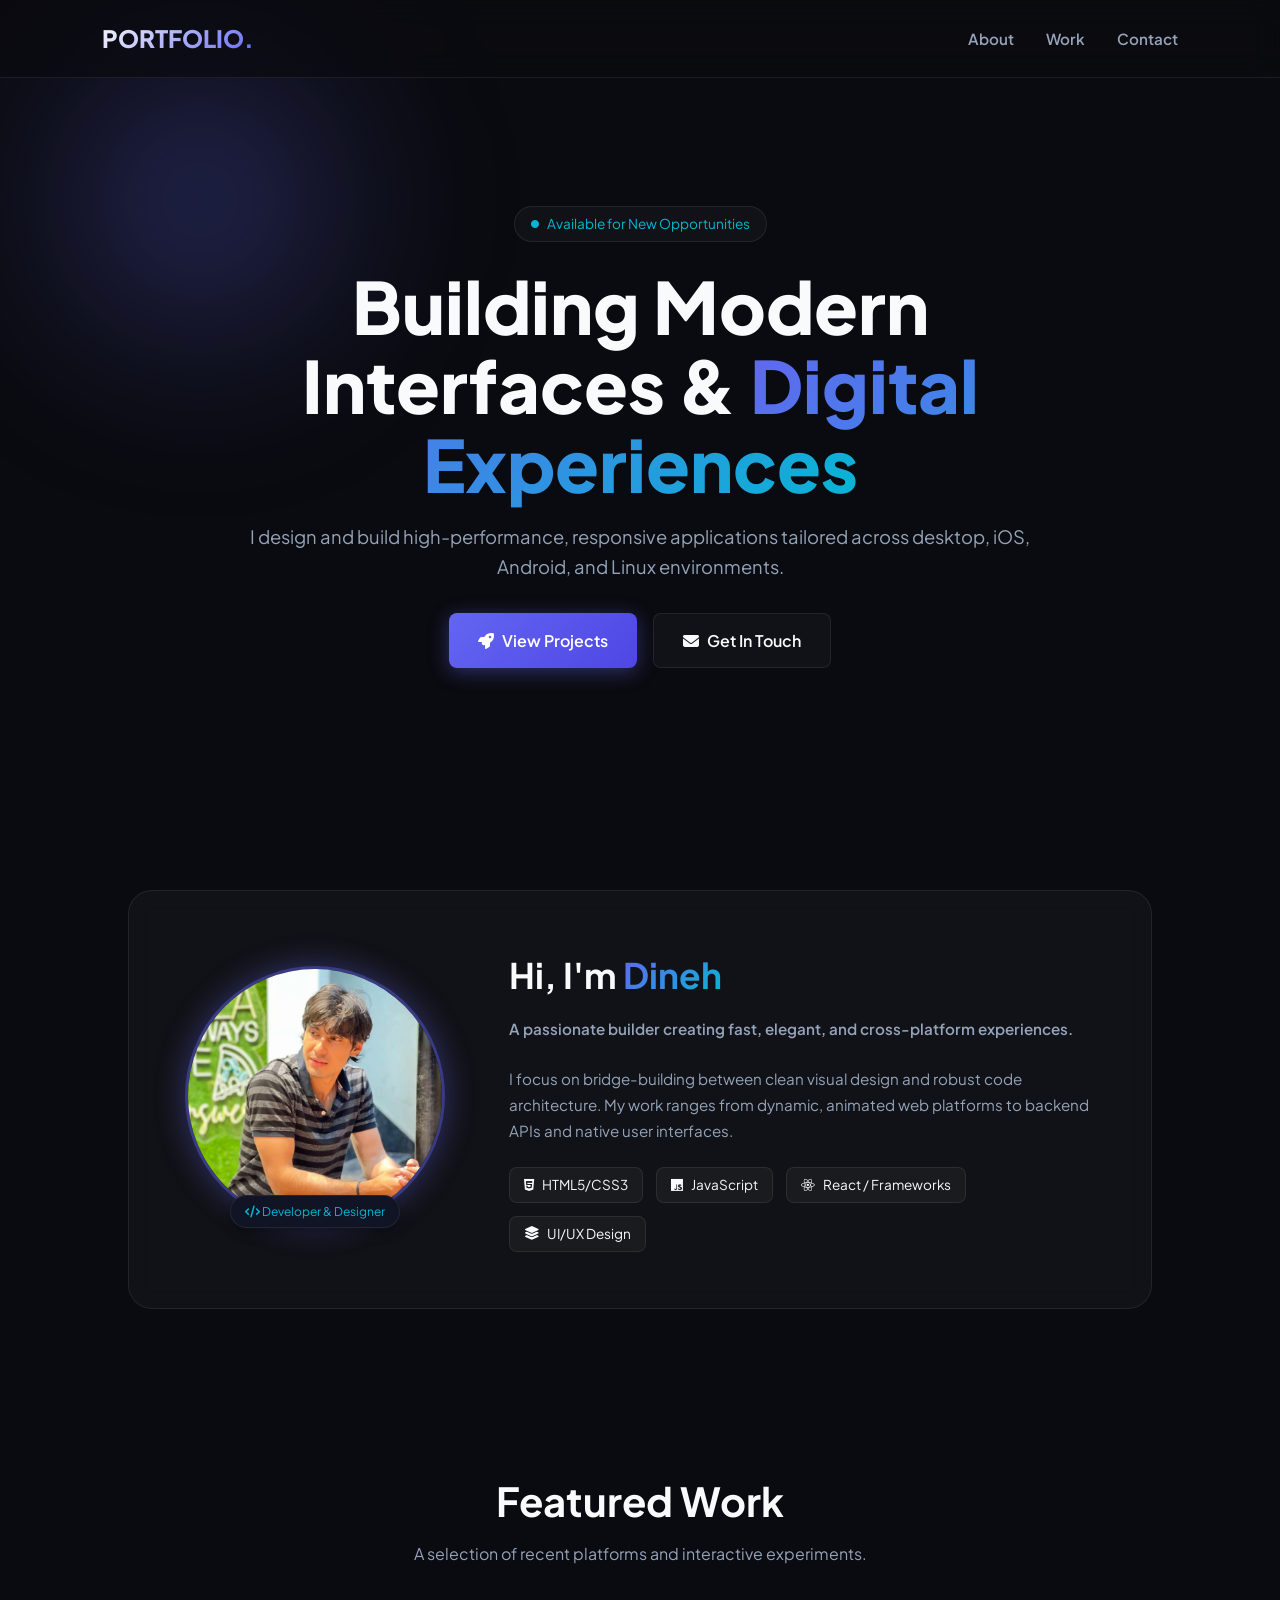
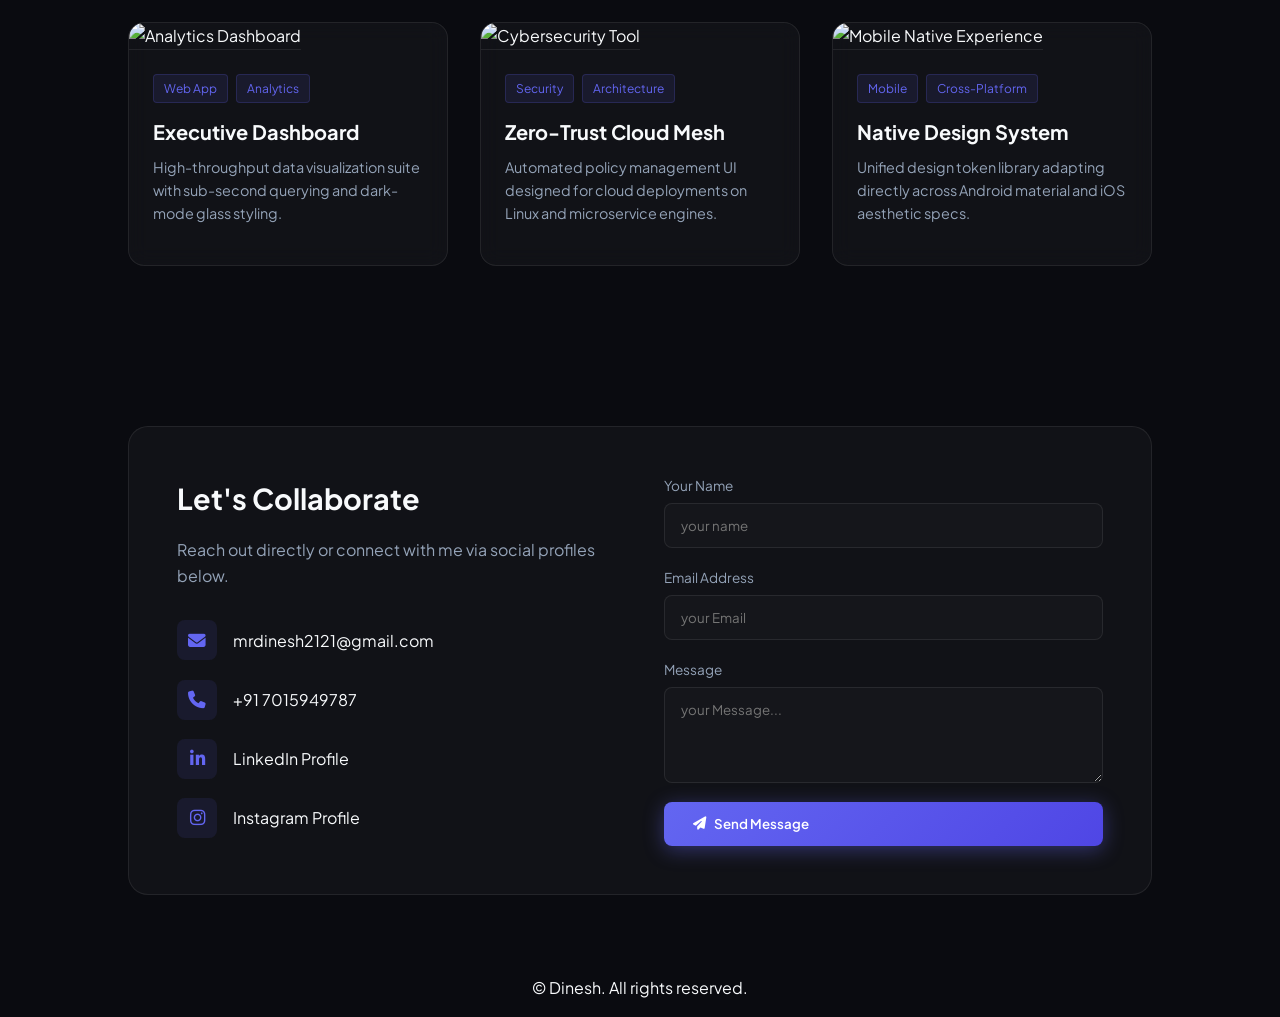
==== portfolio.html @ ba0061a7 "Add original portfolio website Co-authored-by: Copilot App <223556219+Copilot@users.noreply.github.c" ====
<!DOCTYPE html>
<html lang="en">
<head>
    <meta charset="UTF-8">
    <meta name="viewport" content="width=device-width, initial-scale=1.0">
    <title>Portfolio | Creative Developer & Designer</title>

    <!-- Google Fonts -->
    <link href="https://fonts.googleapis.com/css2?family=Plus+Jakarta+Sans:wght@300;400;600;700;800&display=swap" rel="stylesheet">
    
    <!-- Font Awesome Icons -->
    <link rel="stylesheet" href="https://cdnjs.cloudflare.com/ajax/libs/font-awesome/6.4.0/css/all.min.css">
    
    <!-- External CSS -->
    <link rel="stylesheet" href="style2.css">
</head>
<body>

    <!-- Ambient Mouse Glow -->
    <div class="ambient-glow" id="glow"></div>

    <!-- Navigation Bar -->
    <nav>
        <a href="#" class="logo">PORTFOLIO.</a>
        <ul class="nav-links">
            <li><a href="#about">About</a></li>
            <li><a href="#projects">Work</a></li>
            <li><a href="#contact">Contact</a></li>
        </ul>
    </nav>

    <!-- Hero Section -->
    <section class="hero">
        <div class="hero-content">
            <div class="hero-badge">
                <i class="fa-solid fa-circle"></i> Available for New Opportunities
            </div>
            <h1>Building Modern Interfaces & <span class="gradient-text">Digital Experiences</span></h1>
            <p>I design and build high-performance, responsive applications tailored across desktop, iOS, Android, and Linux environments.</p>
            <div class="hero-btns">
                <a href="#projects" class="btn btn-primary"><i class="fa-solid fa-rocket"></i> View Projects</a>
                <a href="#contact" class="btn btn-secondary"><i class="fa-solid fa-envelope"></i> Get In Touch</a>
            </div>
        </div>
    </section>

    <!-- Profile / About Me Section -->
    <section class="section" id="about">
        <div class="about-container">
            <div class="profile-frame">
        
                <img src="dinu.jpeg" alt="Profile Picture" class="profile-img">
                <div class="profile-badge">
                    <i class="fa-solid fa-code"></i> Developer & Designer
                </div>
            </div>
            <div class="about-text">
                <h2>Hi, I'm <span class="gradient-text">Dineh</span></h2>
                <p class="about-lead">A passionate builder creating fast, elegant, and cross-platform experiences.</p>
                <p>I focus on bridge-building between clean visual design and robust code architecture. My work ranges from dynamic, animated web platforms to backend APIs and native user interfaces.</p>
                
                <div class="skill-chips">
                    <span class="chip"><i class="fa-brands fa-html5"></i> HTML5/CSS3</span>
                    <span class="chip"><i class="fa-brands fa-js"></i> JavaScript</span>
                    <span class="chip"><i class="fa-brands fa-react"></i> React / Frameworks</span>
                    <span class="chip"><i class="fa-solid fa-layer-group"></i> UI/UX Design</span>
                </div>
            </div>
        </div>
    </section>

    <!-- Projects Section -->
    <section class="section" id="projects">
        <div class="section-header">
            <h2>Featured Work</h2>
            <p>A selection of recent platforms and interactive experiments.</p>
        </div>
        <div class="projects-grid">
            <div class="project-card">
                <img class="project-img" src="https://images.unsplash.com/photo-1551288049-bebda4e38f71?auto=format&fit=crop&w=600&q=80" alt="Analytics Dashboard">
                <div class="project-info">
                    <div class="project-tags">
                        <span class="tag">Web App</span>
                        <span class="tag">Analytics</span>
                    </div>
                    <h3>Executive Dashboard</h3>
                    <p>High-throughput data visualization suite with sub-second querying and dark-mode glass styling.</p>
                </div>
            </div>

            <div class="project-card">
                <img class="project-img" src="https://images.unsplash.com/photo-1526374965328-7f61d4dc18c5?auto=format&fit=crop&w=600&q=80" alt="Cybersecurity Tool">
                <div class="project-info">
                    <div class="project-tags">
                        <span class="tag">Security</span>
                        <span class="tag">Architecture</span>
                    </div>
                    <h3>Zero-Trust Cloud Mesh</h3>
                    <p>Automated policy management UI designed for cloud deployments on Linux and microservice engines.</p>
                </div>
            </div>

            <div class="project-card">
                <img class="project-img" src="https://images.unsplash.com/photo-1517694712202-14dd9538aa97?auto=format&fit=crop&w=600&q=80" alt="Mobile Native Experience">
                <div class="project-info">
                    <div class="project-tags">
                        <span class="tag">Mobile</span>
                        <span class="tag">Cross-Platform</span>
                    </div>
                    <h3>Native Design System</h3>
                    <p>Unified design token library adapting directly across Android material and iOS aesthetic specs.</p>
                </div>
            </div>
        </div>
    </section>

    <!-- Contact Section -->
    <section class="section" id="contact">
        <div class="contact-container">
            <div class="contact-details">
                <h3>Let's Collaborate</h3>
                <p>Reach out directly or connect with me via social profiles below.</p>
                <ul class="contact-list">
                    <li>
                        <a href="mailto:your-mrdinesh2121@gmail.com" class="contact-item" id="contactEmail">
                            <i class="fa-solid fa-envelope"></i>
                            <span>mrdinesh2121@gmail.com</span>
                        </a>
                    </li>
                    <li>
                         <a href="https://wa.me/+917015949787?text=Hi%20dinesh,%20I%20saw%20your%20portfolio%20and%20would%20love%20to%20chat!" target="_blank" rel="noopener noreferrer" class="contact-item">
                            <i class="fa-solid fa-phone"></i>
                            <span>+91 7015949787</span>
                        </a>
                    </li>
                    <li>
                        
                        <a href="https://linkedin.com/in/dinesh-singh-770455331" target="_blank" rel="noopener noreferrer" class="contact-item" id="contactLinkedin">
                            <i class="fa-brands fa-linkedin-in"></i>
                            <span>LinkedIn Profile</span>
                        </a>
                    </li>
                    <li>
                        
                        <a href="https://instagram.com/yours_dinuuu" target="_blank" rel="noopener noreferrer" class="contact-item" id="contactInstagram">
                            <i class="fa-brands fa-instagram"></i>
                            <span>Instagram Profile</span>
                        </a>
                    </li>
                </ul>
            </div>

            
            <form action="https://formspree.io/f/xdarbrvl" method="POST" id="contactForm">
                <div class="form-group">
                    <label for="name">Your Name</label>
                    <input type="text" id="name" name="name" required placeholder="your name">
                </div>
                <div class="form-group">
                    <label for="email">Email Address</label>
                    <input type="email" id="email" name="_replyto" required placeholder="your Email">
                </div>
                <div class="form-group">
                    <label for="message">Message</label>
                    <textarea id="message" name="message" rows="4" required placeholder="your Message..."></textarea>
                </div>
                <button type="submit" class="btn btn-primary" id="submitBtn">
                    <i class="fa-solid fa-paper-plane"></i> Send Message
                </button>
            </form>
        </div>
    </section>

     <!-- Footer -->
    <footer>
        <p>&copy; Dinesh. All rights reserved.</p>
    </footer>

    <!-- External JavaScript -->
    <script src="app2.js"></script>
</body>
</html>
---- style2.css ----
:root {
    --bg-primary: #0a0b10;
    --bg-secondary: #121526;
    --accent: #6366f1;
    --accent-glow: rgba(99, 102, 241, 0.4);
    --accent-2: #06b6d4;
    --text-main: #f8fafc;
    --text-muted: #94a3b8;
    --card-bg: rgba(255, 255, 255, 0.03);
    --card-border: rgba(255, 255, 255, 0.08);
    --transition: all 0.3s cubic-bezier(0.4, 0, 0.2, 1);
}

* {
    margin: 0;
    padding: 0;
    box-sizing: border-box;
    font-family: 'Plus Jakarta Sans', sans-serif;
    scroll-behavior: smooth;
}

body {
    background-color: var(--bg-primary);
    color: var(--text-main);
    overflow-x: hidden;
    line-height: 1.6;
}

/* Ambient Background Glow */
.ambient-glow {
    position: fixed;
    width: 400px;
    height: 400px;
    border-radius: 50%;
    background: radial-gradient(circle, var(--accent-glow) 0%, transparent 70%);
    pointer-events: none;
    z-index: 0;
    filter: blur(80px);
    transition: transform 0.15s ease-out;
}

/* Navigation */
nav {
    position: fixed;
    top: 0;
    left: 0;
    width: 100%;
    padding: 1.2rem 8%;
    display: flex;
    justify-content: space-between;
    align-items: center;
    background: rgba(10, 11, 16, 0.7);
    backdrop-filter: blur(15px);
    border-bottom: 1px solid var(--card-border);
    z-index: 1000;
}

.logo {
    font-size: 1.5rem;
    font-weight: 800;
    background: linear-gradient(135deg, var(--text-main), var(--accent));
    -webkit-background-clip: text;
    -webkit-text-fill-color: transparent;
    text-decoration: none;
}

.nav-links {
    display: flex;
    gap: 2rem;
    list-style: none;
}

.nav-links a {
    color: var(--text-muted);
    text-decoration: none;
    font-size: 0.95rem;
    font-weight: 600;
    transition: var(--transition);
}

.nav-links a:hover {
    color: var(--accent);
}

/* Hero Section */
.hero {
    min-height: 90vh;
    display: flex;
    align-items: center;
    justify-content: center;
    text-align: center;
    padding: 6rem 10% 2rem;
    position: relative;
    z-index: 1;
}

.hero-content {
    max-width: 800px;
}

.hero-badge {
    display: inline-flex;
    align-items: center;
    gap: 8px;
    padding: 6px 16px;
    background: var(--card-bg);
    border: 1px solid var(--card-border);
    border-radius: 50px;
    font-size: 0.85rem;
    color: var(--accent-2);
    margin-bottom: 1.5rem;
}

.hero-badge i {
    font-size: 0.5rem;
    animation: pulse 2s infinite;
}

.hero h1 {
    font-size: clamp(2.5rem, 6vw, 4.5rem);
    line-height: 1.1;
    margin-bottom: 1.2rem;
    font-weight: 800;
}

.gradient-text {
    background: linear-gradient(135deg, var(--accent), var(--accent-2));
    -webkit-background-clip: text;
    -webkit-text-fill-color: transparent;
}

.hero p {
    color: var(--text-muted);
    font-size: 1.15rem;
    margin-bottom: 2rem;
}

.hero-btns {
    display: flex;
    justify-content: center;
    gap: 1rem;
}

.btn {
    display: inline-flex;
    align-items: center;
    gap: 8px;
    padding: 0.85rem 1.8rem;
    border-radius: 8px;
    font-weight: 600;
    text-decoration: none;
    transition: var(--transition);
    cursor: pointer;
    border: none;
}

.btn-primary {
    background: linear-gradient(135deg, var(--accent), #4f46e5);
    color: #fff;
    box-shadow: 0 4px 20px var(--accent-glow);
}

.btn-primary:hover {
    transform: translateY(-2px);
    box-shadow: 0 6px 25px rgba(99, 102, 241, 0.6);
}

.btn-secondary {
    background: var(--card-bg);
    color: var(--text-main);
    border: 1px solid var(--card-border);
}

.btn-secondary:hover {
    background: rgba(255, 255, 255, 0.08);
    transform: translateY(-2px);
}

/* Profile / About Section */
.about-container {
    display: flex;
    align-items: center;
    gap: 4rem;
    background: var(--card-bg);
    border: 1px solid var(--card-border);
    padding: 3.5rem;
    border-radius: 24px;
    backdrop-filter: blur(12px);
}

.profile-frame {
    position: relative;
    flex-shrink: 0;
}

.profile-img {
    width: 260px;
    height: 260px;
    border-radius: 50%;
    object-fit: cover;
    border: 3px solid rgba(99, 102, 241, 0.5);
    box-shadow: 0 0 30px var(--accent-glow);
    animation: float 4s ease-in-out infinite;
}

.profile-badge {
    position: absolute;
    bottom: 5px;
    left: 50%;
    transform: translateX(-50%);
    background: #111424;
    border: 1px solid var(--card-border);
    padding: 6px 14px;
    border-radius: 20px;
    font-size: 0.75rem;
    white-space: nowrap;
    color: var(--accent-2);
    box-shadow: 0 4px 12px rgba(0, 0, 0, 0.4);
}

.about-text h2 {
    font-size: 2.2rem;
    margin-bottom: 0.8rem;
}

.about-lead {
    font-size: 1.15rem;
    color: var(--text-main);
    font-weight: 600;
    margin-bottom: 1rem;
}

.about-text p {
    color: var(--text-muted);
    font-size: 0.95rem;
    line-height: 1.7;
    margin-bottom: 1.5rem;
}

.skill-chips {
    display: flex;
    flex-wrap: wrap;
    gap: 0.8rem;
}

.chip {
    display: inline-flex;
    align-items: center;
    gap: 8px;
    background: rgba(255, 255, 255, 0.04);
    border: 1px solid var(--card-border);
    padding: 6px 14px;
    border-radius: 8px;
    font-size: 0.85rem;
    color: var(--text-main);
}

/* Portfolio Projects Section */
.section {
    padding: 5rem 10%;
    position: relative;
    z-index: 1;
}

.section-header {
    text-align: center;
    margin-bottom: 3.5rem;
}

.section-header h2 {
    font-size: 2.5rem;
    margin-bottom: 0.5rem;
}

.section-header p {
    color: var(--text-muted);
}

.projects-grid {
    display: grid;
    grid-template-columns: repeat(auto-fit, minmax(320px, 1fr));
    gap: 2rem;
}

.project-card {
    background: var(--card-bg);
    border: 1px solid var(--card-border);
    border-radius: 16px;
    overflow: hidden;
    backdrop-filter: blur(10px);
    transition: var(--transition);
    transform-style: preserve-3d;
}

.project-card:hover {
    border-color: rgba(99, 102, 241, 0.4);
    box-shadow: 0 10px 30px rgba(0, 0, 0, 0.5);
}

.project-img {
    width: 100%;
    height: 200px;
    object-fit: cover;
    border-bottom: 1px solid var(--card-border);
}

.project-info {
    padding: 1.5rem;
}

.project-tags {
    display: flex;
    gap: 0.5rem;
    margin-bottom: 0.8rem;
}

.tag {
    font-size: 0.75rem;
    padding: 4px 10px;
    background: rgba(99, 102, 241, 0.1);
    color: var(--accent);
    border-radius: 4px;
    border: 1px solid rgba(99, 102, 241, 0.2);
}

.project-info h3 {
    font-size: 1.25rem;
    margin-bottom: 0.5rem;
}

.project-info p {
    color: var(--text-muted);
    font-size: 0.9rem;
    margin-bottom: 1rem;
}

/* Contact Section */
.contact-container {
    display: grid;
    grid-template-columns: 1fr 1fr;
    gap: 3rem;
    background: var(--card-bg);
    padding: 3rem;
    border-radius: 20px;
    border: 1px solid var(--card-border);
}

.contact-details h3 {
    font-size: 1.8rem;
    margin-bottom: 1rem;
}

.contact-details p {
    color: var(--text-muted);
    margin-bottom: 2rem;
}

.contact-list {
    list-style: none;
    display: flex;
    flex-direction: column;
    gap: 1.2rem;
}

.contact-item {
    display: flex;
    align-items: center;
    gap: 1rem;
    color: var(--text-main);
    text-decoration: none;
    transition: var(--transition);
}

.contact-item i {
    width: 40px;
    height: 40px;
    display: flex;
    align-items: center;
    justify-content: center;
    background: rgba(99, 102, 241, 0.1);
    border-radius: 8px;
    color: var(--accent);
    font-size: 1.1rem;
}

.contact-item:hover {
    color: var(--accent);
    transform: translateX(5px);
}

/* Form Styles */
form {
    display: flex;
    flex-direction: column;
    gap: 1.2rem;
}

.form-group {
    display: flex;
    flex-direction: column;
    gap: 0.4rem;
}

.form-group label {
    font-size: 0.85rem;
    color: var(--text-muted);
}

.form-group input,
.form-group textarea {
    background: rgba(255, 255, 255, 0.02);
    border: 1px solid var(--card-border);
    padding: 0.8rem 1rem;
    border-radius: 8px;
    color: var(--text-main);
    outline: none;
    transition: var(--transition);
}

.form-group input:focus,
.form-group textarea:focus {
    border-color: var(--accent);
    background: rgba(99, 102, 241, 0.05);
}

/* Animations */
@keyframes pulse {
    0%, 100% { opacity: 1; }
    50% { opacity: 0.3; }
}

@keyframes float {
    0%, 100% { transform: translateY(0); }
    50% { transform: translateY(-8px); }
}

/* Responsive Styles across iOS, Android, and Desktop */
@media (max-width: 868px) {
    .about-container {
        flex-direction: column;
        text-align: center;
        padding: 2rem;
        gap: 2rem;
    }

    .skill-chips {
        justify-content: center;
    }

    .contact-container {
        grid-template-columns: 1fr;
        padding: 1.5rem;
    }

    .nav-links {
        display: none;
    }

    .hero h1 {
        font-size: 2.2rem;
    }

    .section {
        padding: 4rem 6%;
    }
}

footer{
    text-align: center;
    margin-bottom: 1rem;
}
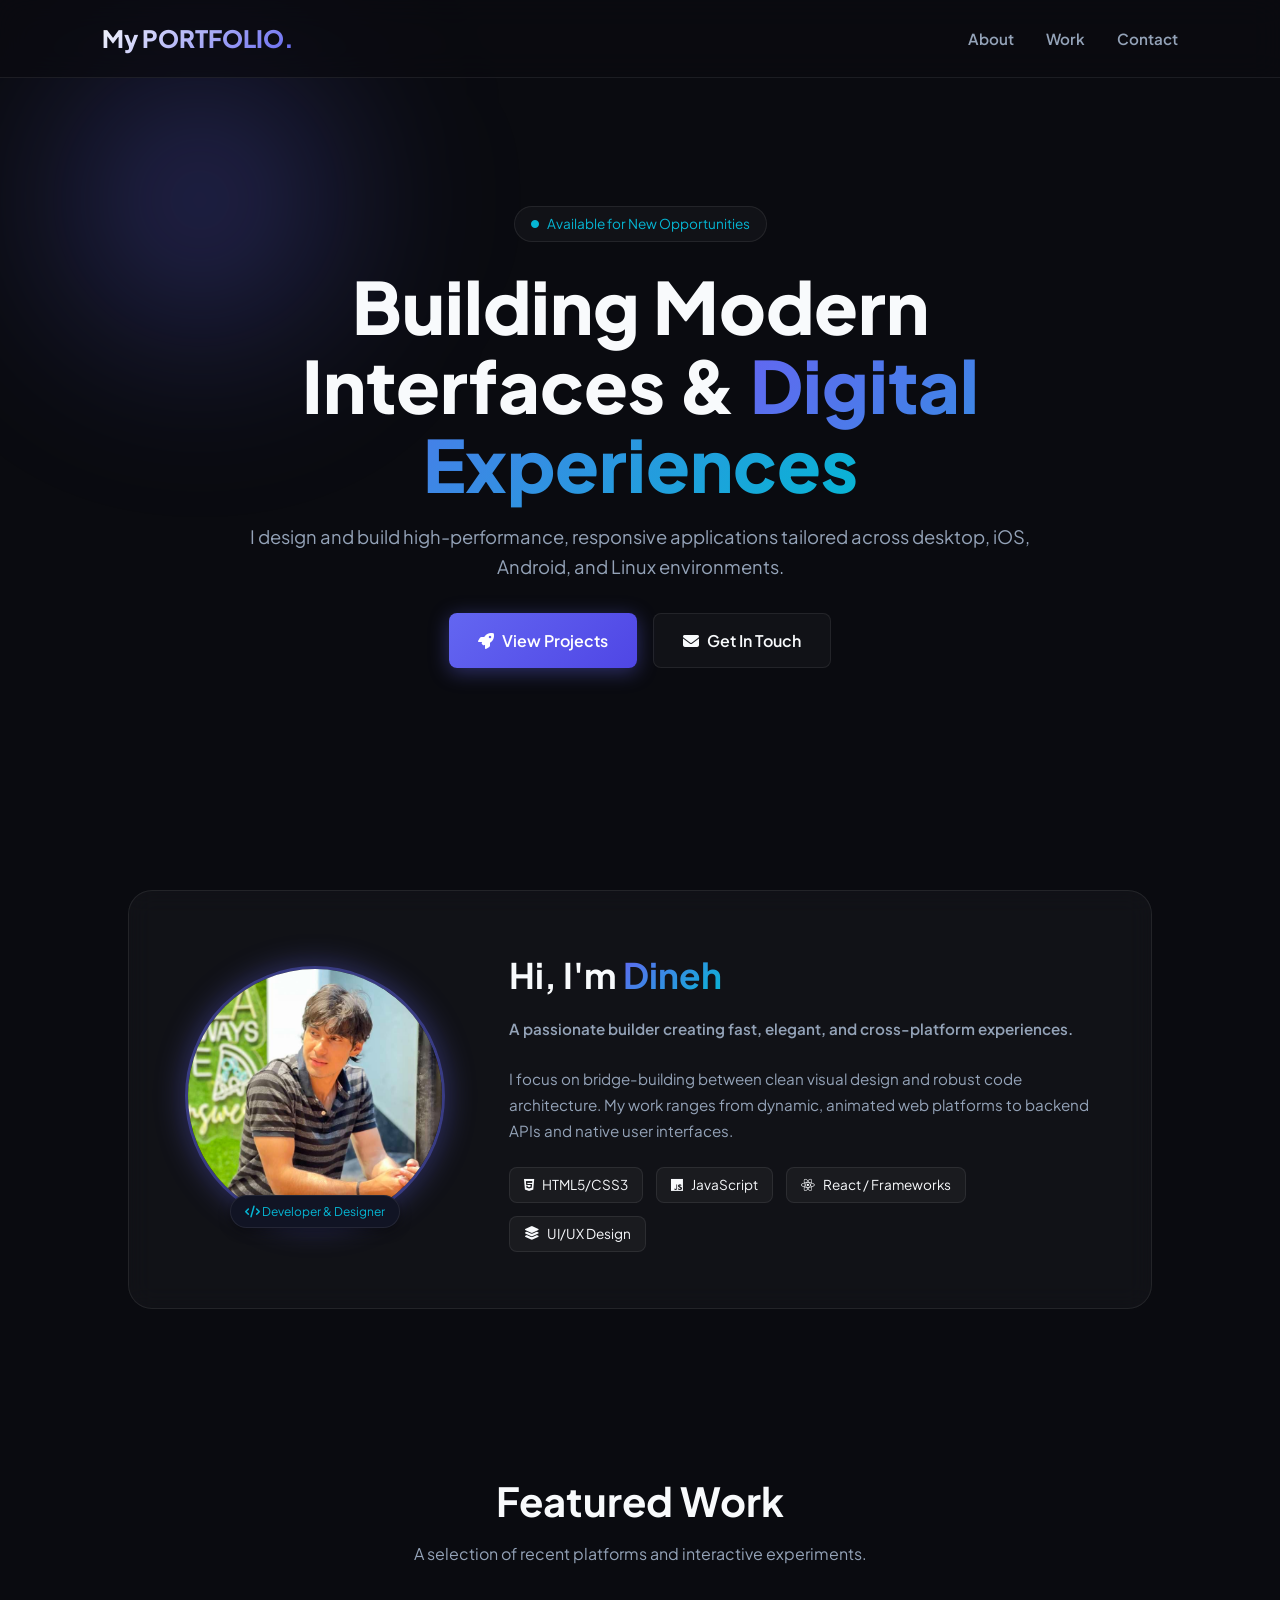
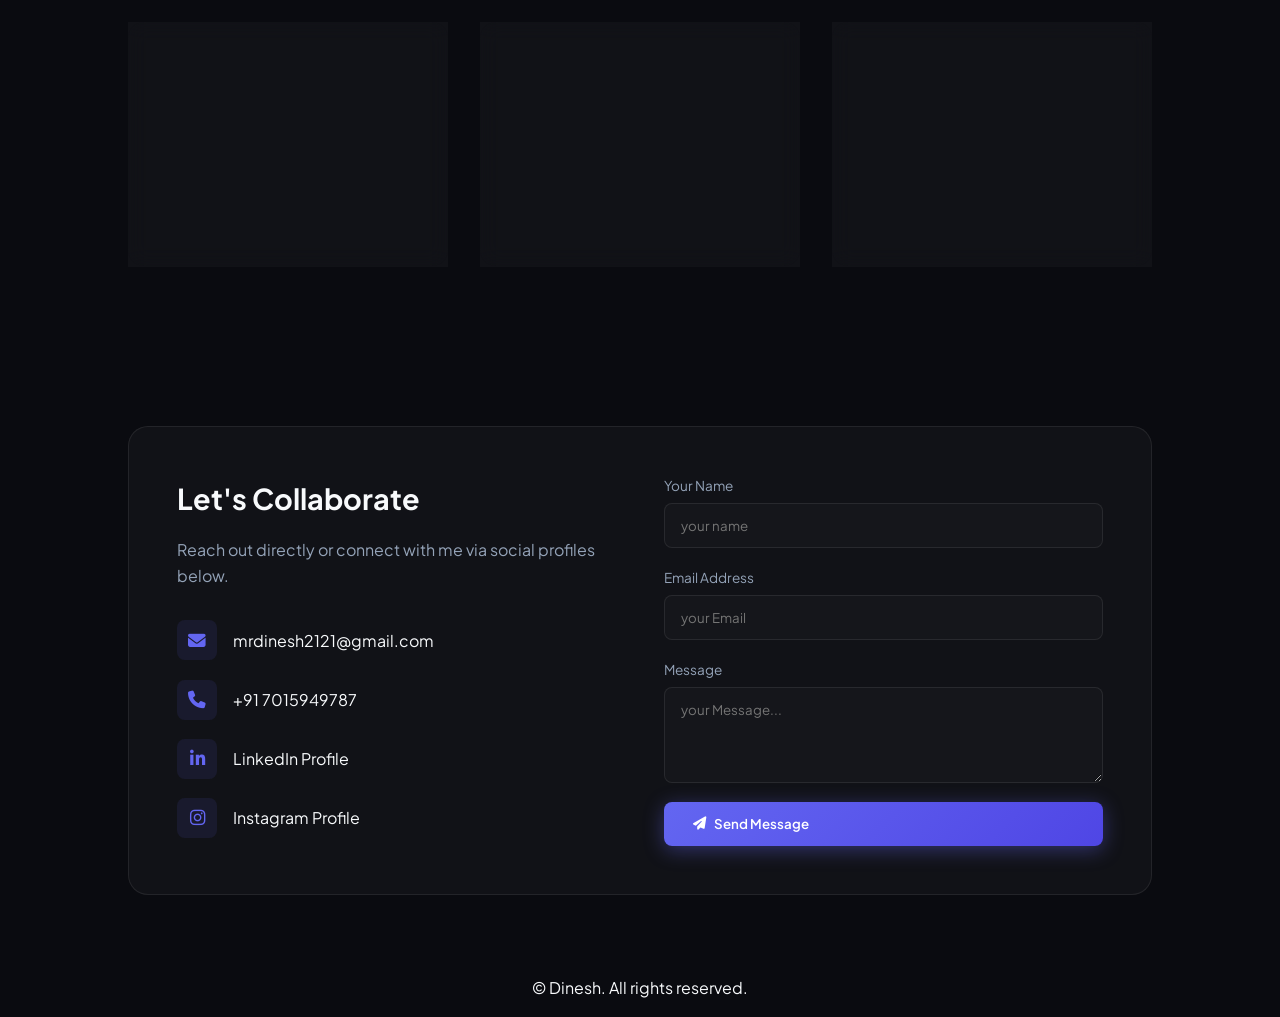
==== commit 7f8e5c0f: "Update portfolio branding Co-authored-by: Copilot App <223556219+Copilot@users.noreply.github.com>" ====
--- a/portfolio.html
+++ b/portfolio.html
@@ -21,7 +21,7 @@
 
     <!-- Navigation Bar -->
     <nav>
-        <a href="#" class="logo">PORTFOLIO.</a>
+        <a href="#" class="logo">My PORTFOLIO.</a>
         <ul class="nav-links">
             <li><a href="#about">About</a></li>
             <li><a href="#projects">Work</a></li>
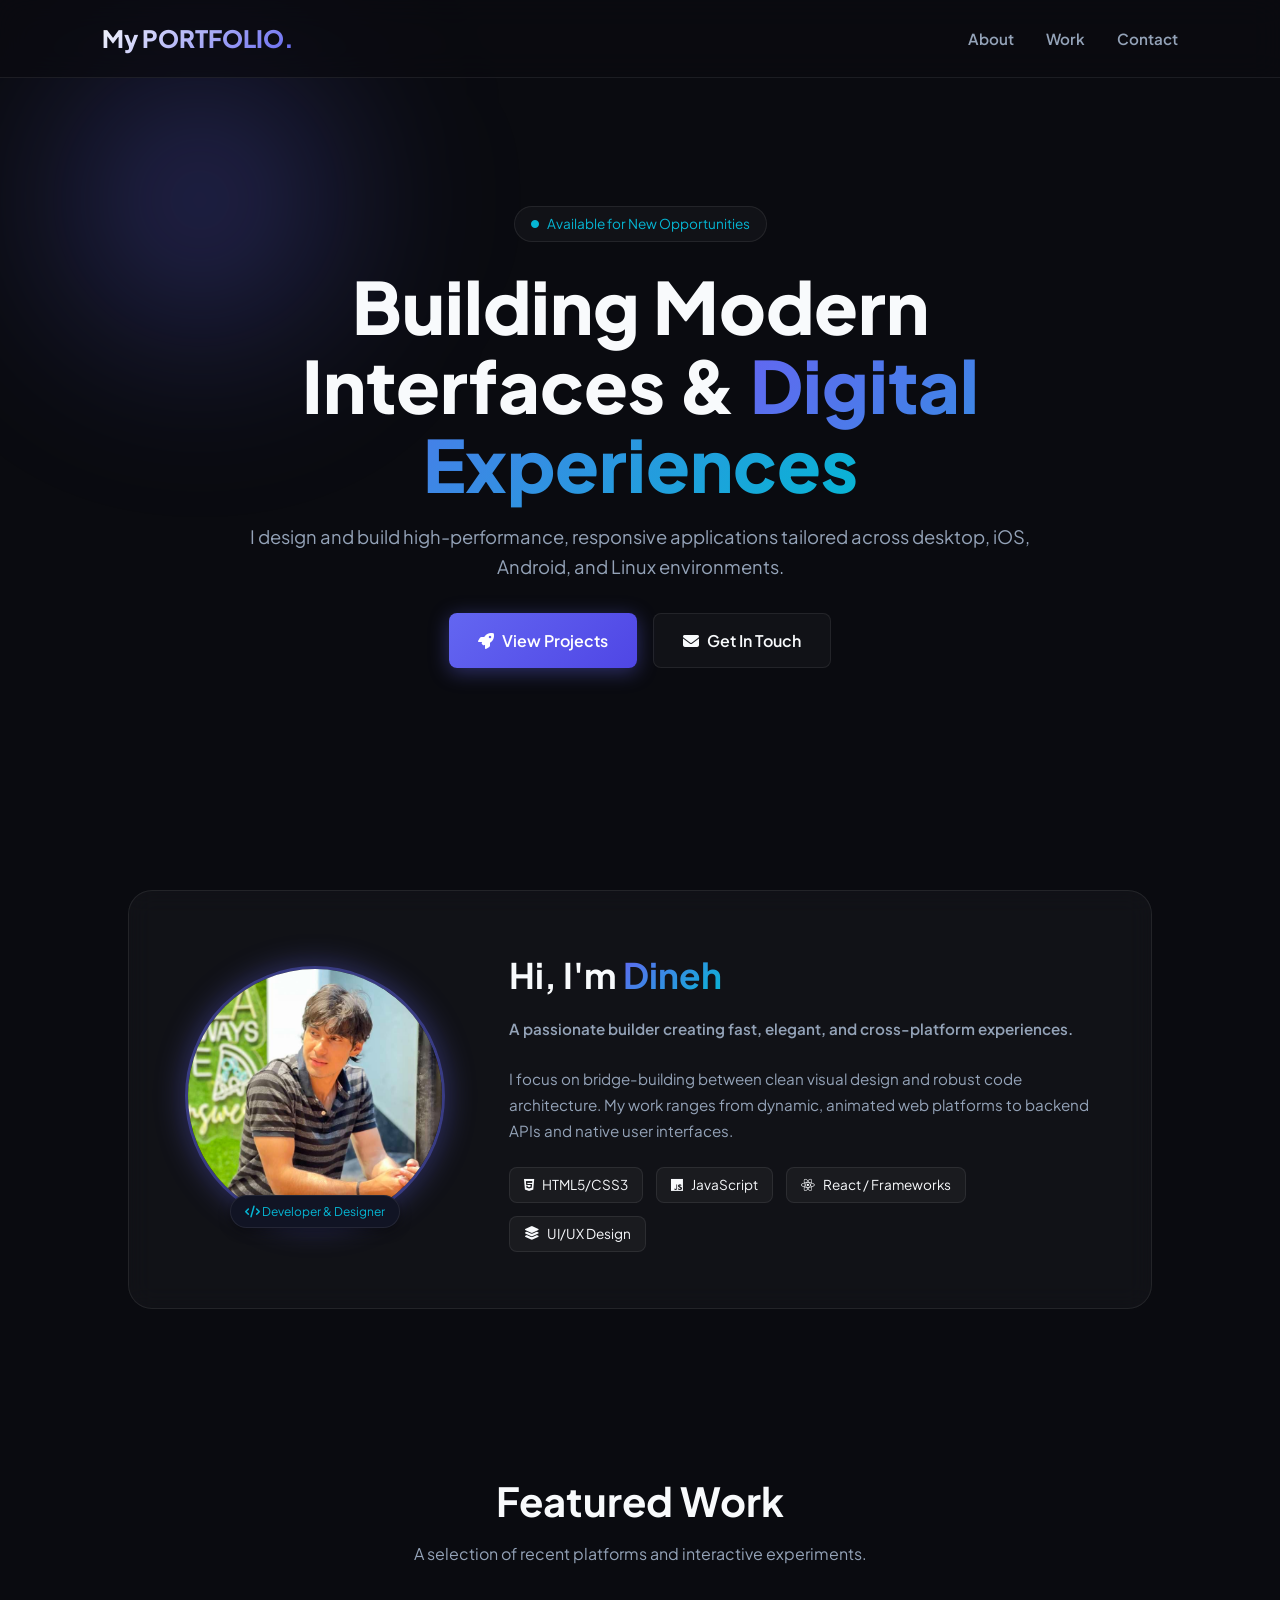
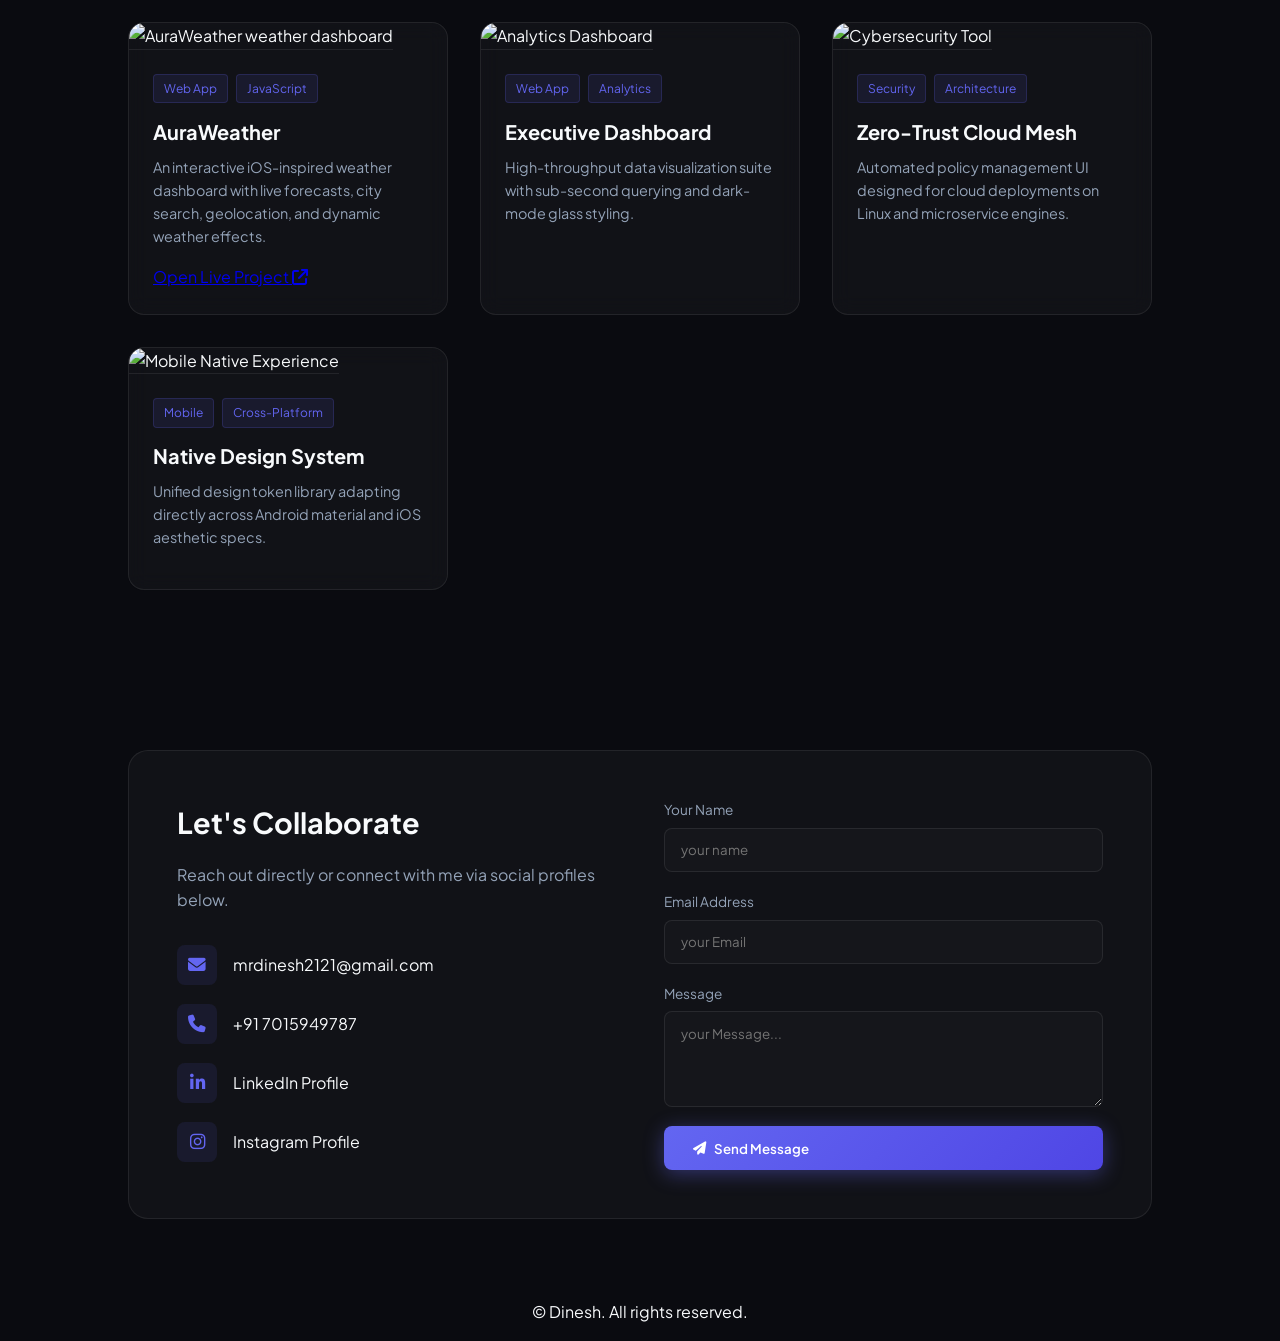
==== commit 359a6c48: "Add AuraWeather project to portfolio Co-authored-by: Copilot App <223556219+Copilot@users.noreply.gi" ====
--- a/portfolio.html
+++ b/portfolio.html
@@ -75,7 +75,18 @@
             <h2>Featured Work</h2>
             <p>A selection of recent platforms and interactive experiments.</p>
         </div>
-        <div class="projects-grid">
+        <div class="projects-grid">            <div class="project-card">
+                <img class="project-img" src="https://images.unsplash.com/photo-1534088568595-a066f410bcda?auto=format&fit=crop&w=600&q=80" alt="AuraWeather weather dashboard">
+                <div class="project-info">
+                    <div class="project-tags">
+                        <span class="tag">Web App</span>
+                        <span class="tag">JavaScript</span>
+                    </div>
+                    <h3>AuraWeather</h3>
+                    <p>An interactive iOS-inspired weather dashboard with live forecasts, city search, geolocation, and dynamic weather effects.</p>
+                    <a href="aura-weather.html" class="project-link">Open Live Project <i class="fa-solid fa-arrow-up-right-from-square"></i></a>
+                </div>
+            </div>
             <div class="project-card">
                 <img class="project-img" src="https://images.unsplash.com/photo-1551288049-bebda4e38f71?auto=format&fit=crop&w=600&q=80" alt="Analytics Dashboard">
                 <div class="project-info">
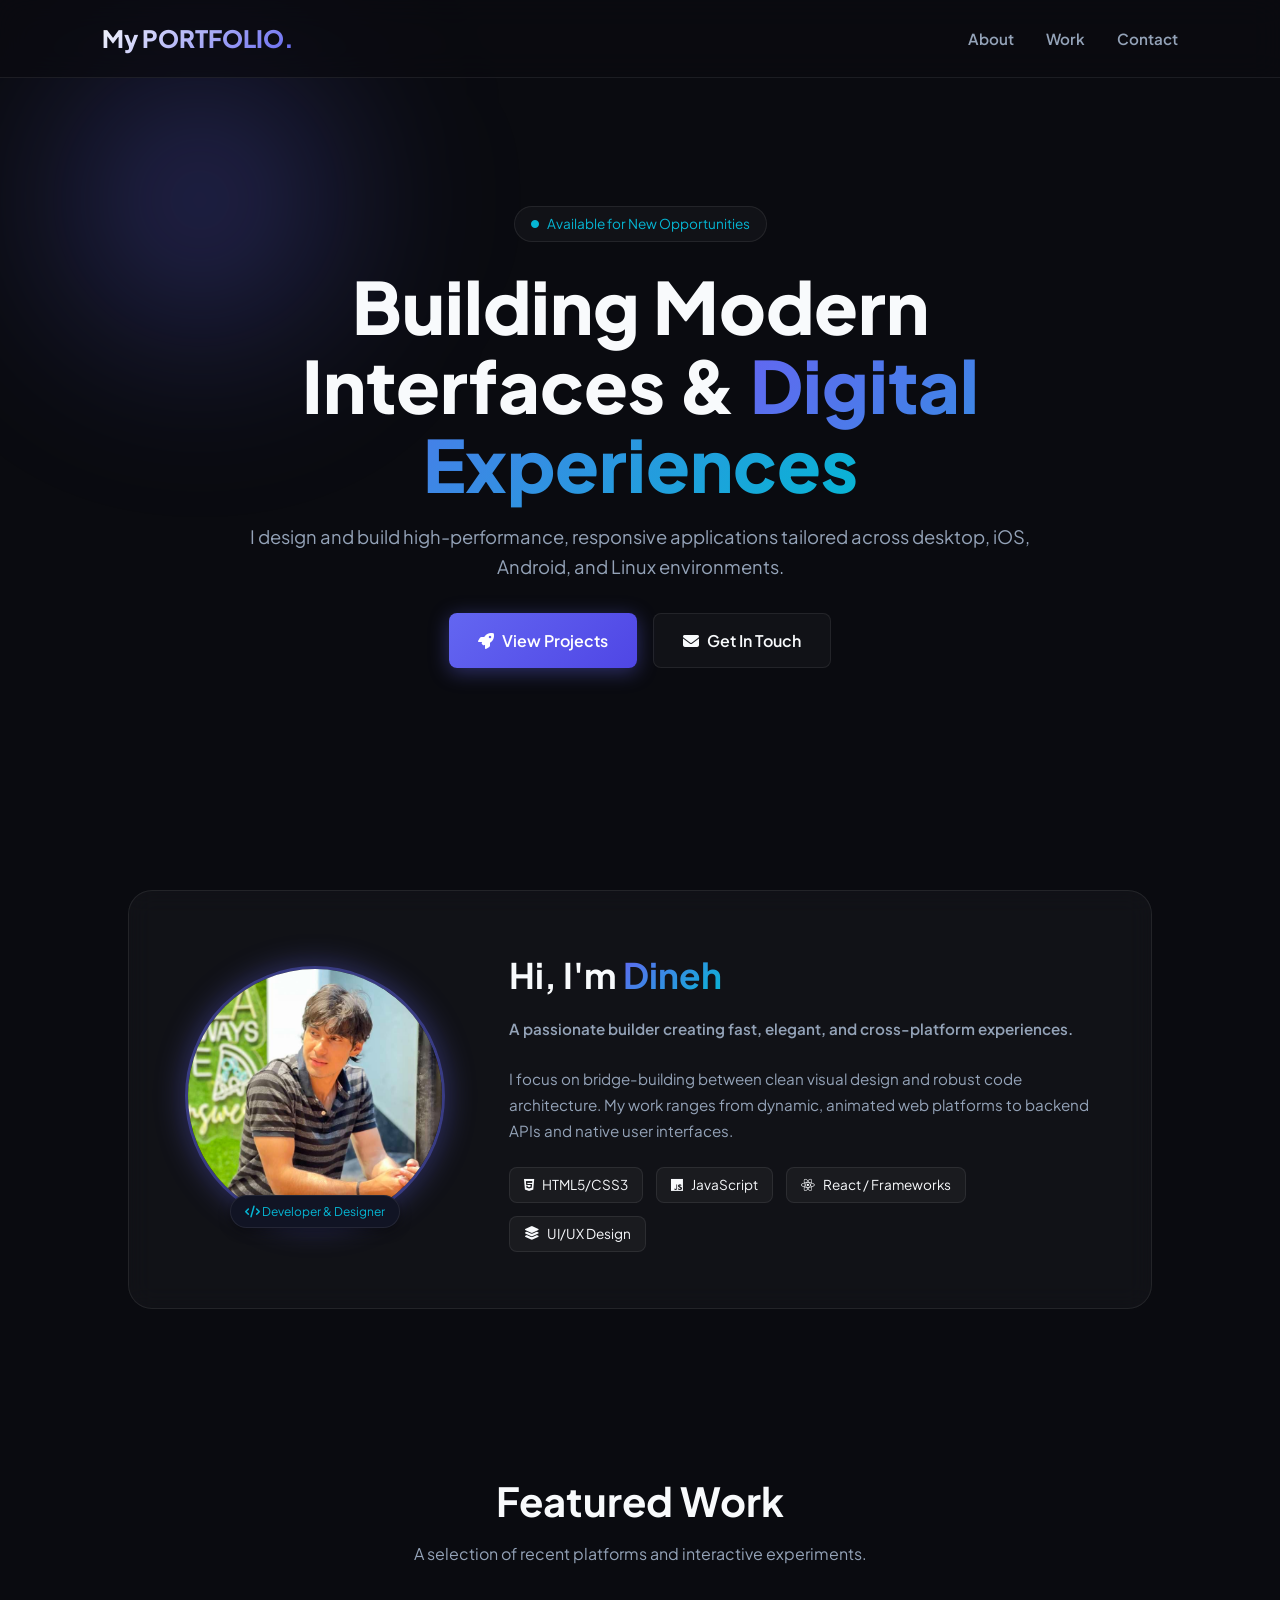
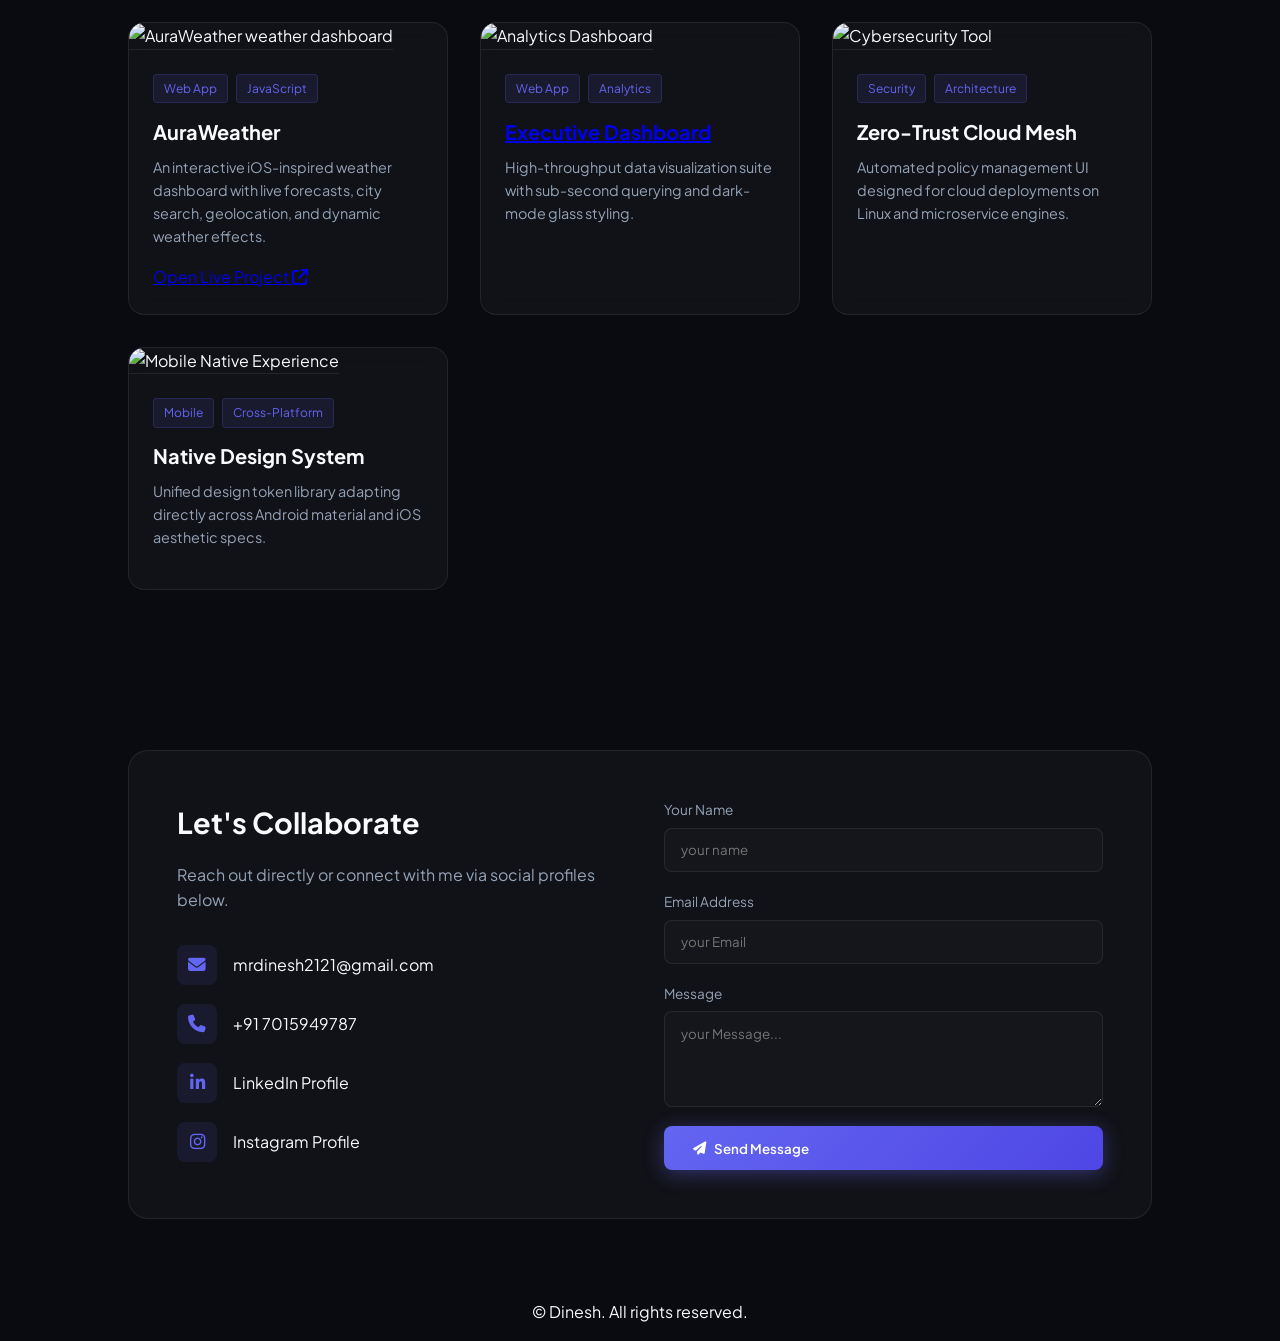
==== commit d569883a: "Link Executive Dashboard project Co-authored-by: Copilot App <223556219+Copilot@users.noreply.github" ====
--- a/portfolio.html
+++ b/portfolio.html
@@ -94,7 +94,7 @@
                         <span class="tag">Web App</span>
                         <span class="tag">Analytics</span>
                     </div>
-                    <h3>Executive Dashboard</h3>
+                    <h3><a href="aura-weather.html">Executive Dashboard</a></h3>
                     <p>High-throughput data visualization suite with sub-second querying and dark-mode glass styling.</p>
                 </div>
             </div>
